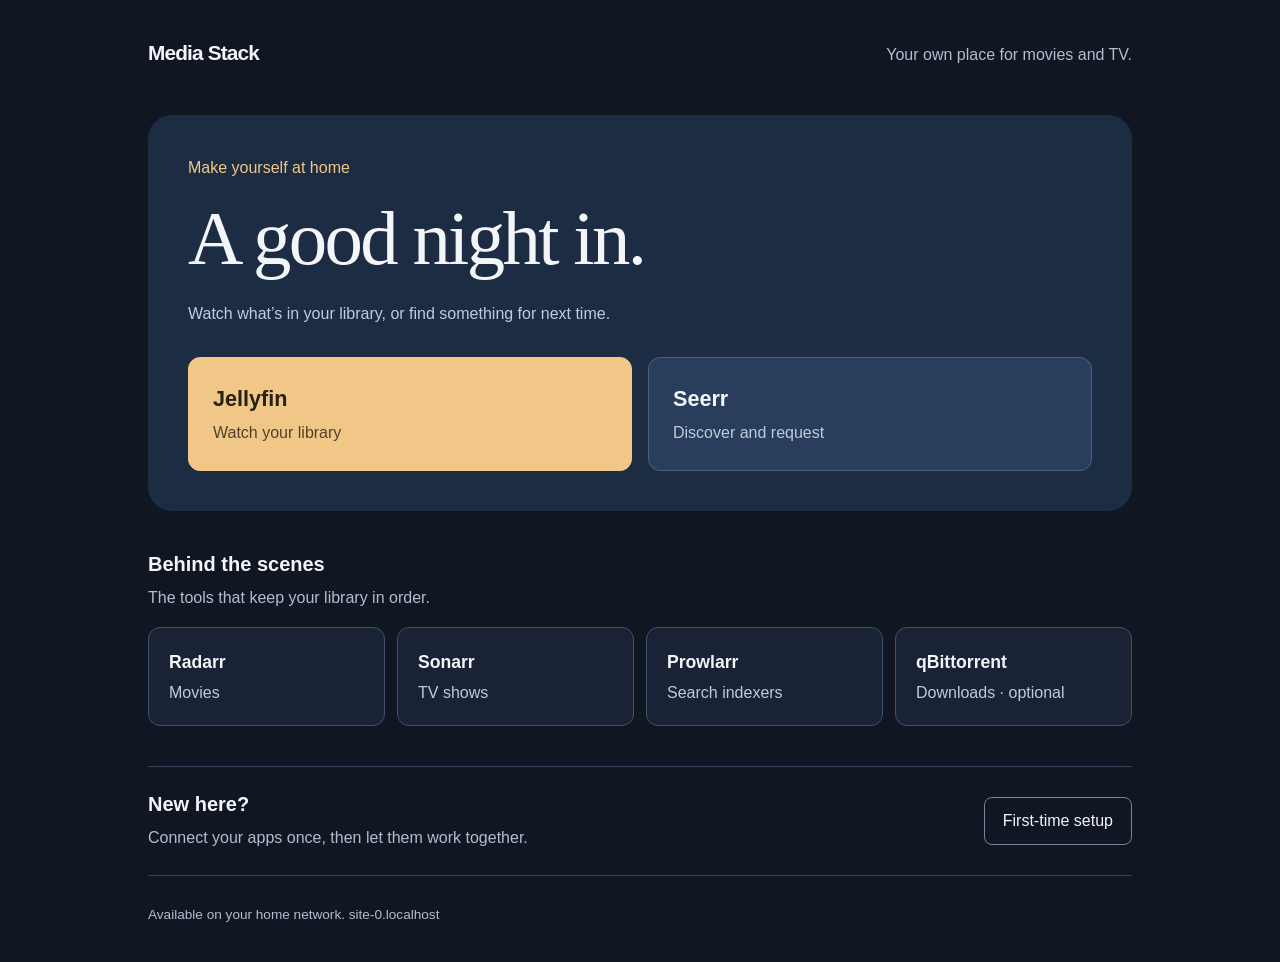
==== portal/index.html @ 06461aff "Add Media Stack Compose starter with portal and setup - Add Jellyfin, Seerr, ARR apps and optional V" ====
<!doctype html>
<html lang="en">
<head>
<meta charset="utf-8">
<meta name="viewport" content="width=device-width, initial-scale=1">
<meta name="color-scheme" content="dark">
<title>Media Stack</title>
<link rel="stylesheet" href="style.css">
<script src="links.js" defer></script>
</head>
<body><main>
<header><a class="wordmark" href="index.html">Media Stack</a><p>Your own place for movies and TV.</p></header>
<section class="watch" aria-labelledby="watch-title">
<div><p class="kicker">Make yourself at home</p><h1 id="watch-title">A good night in.</h1><p>Watch what’s in your library, or find something for next time.</p></div>
<nav aria-label="Watch and discover">
<a class="service featured" href="http://localhost:8096" data-port="8096" target="_blank" rel="noopener"><strong>Jellyfin</strong><span>Watch your library</span></a>
<a class="service featured" href="http://localhost:5055" data-port="5055" target="_blank" rel="noopener"><strong>Seerr</strong><span>Discover and request</span></a>
</nav>
</section>
<section aria-labelledby="manage-title"><h2 id="manage-title">Behind the scenes</h2><p class="muted">The tools that keep your library in order.</p>
<nav class="tools" aria-label="Manage your library">
<a class="service" href="http://localhost:7878" data-port="7878" target="_blank" rel="noopener"><strong>Radarr</strong><span>Movies</span></a>
<a class="service" href="http://localhost:8989" data-port="8989" target="_blank" rel="noopener"><strong>Sonarr</strong><span>TV shows</span></a>
<a class="service" href="http://localhost:9696" data-port="9696" target="_blank" rel="noopener"><strong>Prowlarr</strong><span>Search indexers</span></a>
<a class="service" href="http://localhost:8080" data-port="8080" target="_blank" rel="noopener"><strong>qBittorrent</strong><span>Downloads · optional</span></a>
</nav></section>
<aside><div><h2>New here?</h2><p>Connect your apps once, then let them work together.</p></div><a class="button" href="guide.html">First-time setup</a></aside>
<footer>Available on your home network. <span id="server"></span></footer>
<noscript><p>JavaScript is off. Service links use localhost; replace it with your server’s address if you’re on another device.</p></noscript>
</main></body></html>
---- portal/style.css ----
:root{font-family:"Avenir Next",Avenir,"Segoe UI",sans-serif;color:#f3f5f9;background:#101722;color-scheme:dark;line-height:1.6;--muted:#b0bed0;--accent:#f1c787}
*{box-sizing:border-box}body{margin:0}main{max-width:1040px;margin:auto;padding:36px 28px}header{margin-bottom:46px;display:flex;justify-content:space-between;gap:18px;align-items:baseline}.wordmark{font-weight:750;font-size:1.3rem;color:inherit;text-decoration:none;letter-spacing:-.04em}header p,.muted,footer{color:var(--muted)}header p{margin:0}h1,h2,h3,p{margin-top:0}h1{font-family:Charter,"Bitstream Charter",Georgia,serif;font-size:clamp(2.8rem,7vw,4.8rem);line-height:1.1;font-weight:500;letter-spacing:-.035em;margin-bottom:20px}h2{font-size:1.25rem;line-height:1.3;margin-bottom:8px}h3{font-size:1.1rem;margin-bottom:10px}.kicker{color:var(--accent);margin-bottom:16px}.watch{padding:40px;border-radius:24px;background:#1c2c43;margin-bottom:40px}.watch>div>p:last-child{color:#c0ccdd;max-width:48ch;margin-bottom:30px}.watch nav{display:grid;grid-template-columns:1fr 1fr;gap:16px}.service{display:flex;flex-direction:column;gap:4px;padding:20px;color:inherit;text-decoration:none;border:1px solid #40526b;border-radius:12px;background:#192335}.service strong{font-size:1.1rem}.service span{color:#bfcbdc}.featured{background:#283e5c;border-color:#4a6280;padding:24px}.featured:first-child{background:#f1c787;color:#292014;border-color:#f1c787}.featured:first-child span{color:#51402b}.featured strong{font-size:1.35rem}.tools{display:grid;grid-template-columns:repeat(4,1fr);gap:12px}.service:hover{border-color:var(--accent)}a:focus-visible{outline:3px solid var(--accent);outline-offset:5px}aside{display:flex;align-items:center;justify-content:space-between;gap:24px;margin-top:40px;padding:24px 0;border-top:1px solid #35445a;border-bottom:1px solid #35445a}aside p{margin:0;color:var(--muted)}.button{display:inline-block;flex-shrink:0;padding:10px 18px;border:1px solid #75859c;border-radius:8px;color:inherit;text-decoration:none}footer{margin-top:28px;font-size:.85rem}a{color:#f1c787}code{font-family:ui-monospace,monospace;font-size:.9em;background:#26334a;padding:2px 5px;border-radius:4px;overflow-wrap:anywhere}.guide{max-width:800px}.guide header{margin-bottom:36px;display:flex;flex-wrap:wrap;gap:18px}.guide h1{font-size:clamp(2.3rem,6vw,3.7rem)}.guide article{margin:32px 0;padding-bottom:24px;border-bottom:1px solid #35445a}.guide article p,.guide li{max-width:70ch;color:#c5d0e1}.guide li{margin-bottom:8px}.guide table{width:100%;border-collapse:collapse;font-size:.95rem}.guide td,.guide th{padding:10px 8px;text-align:left;border-bottom:1px solid #35445a}.guide .intro{font-size:1.1rem;color:var(--muted)}@media(max-width:700px){header{display:block}header p{margin-top:8px}.tools{grid-template-columns:1fr 1fr}.watch{padding:28px}aside{align-items:flex-start;flex-direction:column}.guide table{display:block;overflow-x:auto}}@media(max-width:420px){main{padding:24px 18px}.watch nav{grid-template-columns:1fr}.service{padding:16px}.watch{padding:22px}}
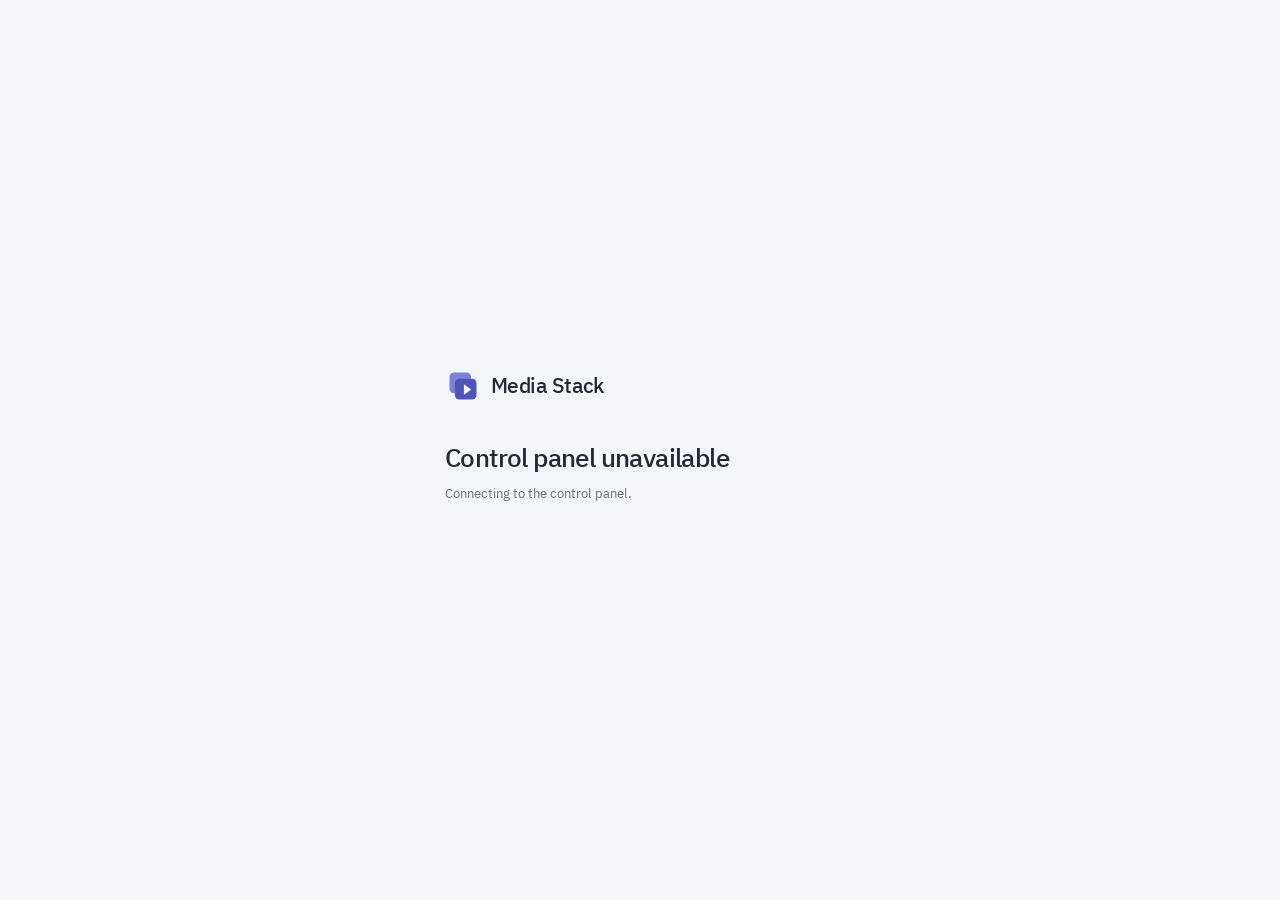
==== commit 07d7e7e6: "Add control panel with setup, storage, and health overview - Replace static Nginx portal with authen" ====
--- a/portal/index.html
+++ b/portal/index.html
@@ -1,30 +1,884 @@
 <!doctype html>
 <html lang="en">
-<head>
-<meta charset="utf-8">
-<meta name="viewport" content="width=device-width, initial-scale=1">
-<meta name="color-scheme" content="dark">
-<title>Media Stack</title>
-<link rel="stylesheet" href="style.css">
-<script src="links.js" defer></script>
-</head>
-<body><main>
-<header><a class="wordmark" href="index.html">Media Stack</a><p>Your own place for movies and TV.</p></header>
-<section class="watch" aria-labelledby="watch-title">
-<div><p class="kicker">Make yourself at home</p><h1 id="watch-title">A good night in.</h1><p>Watch what’s in your library, or find something for next time.</p></div>
-<nav aria-label="Watch and discover">
-<a class="service featured" href="http://localhost:8096" data-port="8096" target="_blank" rel="noopener"><strong>Jellyfin</strong><span>Watch your library</span></a>
-<a class="service featured" href="http://localhost:5055" data-port="5055" target="_blank" rel="noopener"><strong>Seerr</strong><span>Discover and request</span></a>
-</nav>
-</section>
-<section aria-labelledby="manage-title"><h2 id="manage-title">Behind the scenes</h2><p class="muted">The tools that keep your library in order.</p>
-<nav class="tools" aria-label="Manage your library">
-<a class="service" href="http://localhost:7878" data-port="7878" target="_blank" rel="noopener"><strong>Radarr</strong><span>Movies</span></a>
-<a class="service" href="http://localhost:8989" data-port="8989" target="_blank" rel="noopener"><strong>Sonarr</strong><span>TV shows</span></a>
-<a class="service" href="http://localhost:9696" data-port="9696" target="_blank" rel="noopener"><strong>Prowlarr</strong><span>Search indexers</span></a>
-<a class="service" href="http://localhost:8080" data-port="8080" target="_blank" rel="noopener"><strong>qBittorrent</strong><span>Downloads · optional</span></a>
-</nav></section>
-<aside><div><h2>New here?</h2><p>Connect your apps once, then let them work together.</p></div><a class="button" href="guide.html">First-time setup</a></aside>
-<footer>Available on your home network. <span id="server"></span></footer>
-<noscript><p>JavaScript is off. Service links use localhost; replace it with your server’s address if you’re on another device.</p></noscript>
-</main></body></html>
+  <head>
+    <meta charset="utf-8" />
+    <meta name="viewport" content="width=device-width, initial-scale=1" />
+    <meta name="color-scheme" content="light" />
+    <meta name="theme-color" content="#f5f6f9" />
+    <title>Media Stack</title>
+    <link rel="icon" href="favicon.svg" type="image/svg+xml" />
+    <link rel="stylesheet" href="style.css" />
+    <script type="module" src="app.js"></script>
+  </head>
+  <body>
+    <svg
+      class="icon-definitions"
+      xmlns="http://www.w3.org/2000/svg"
+      aria-hidden="true"
+    >
+      <defs>
+        <symbol id="i-overview" viewBox="0 0 24 24">
+          <rect x="3" y="3" width="7" height="7" rx="1.5" />
+          <rect x="14" y="3" width="7" height="7" rx="1.5" />
+          <rect x="3" y="14" width="7" height="7" rx="1.5" />
+          <rect x="14" y="14" width="7" height="7" rx="1.5" />
+        </symbol>
+        <symbol id="i-link" viewBox="0 0 24 24">
+          <path
+            d="m10 13 4-4m-6 6-1 1a4 4 0 0 1-6-6l4-4a4 4 0 0 1 6 0m2 2 1-1a4 4 0 0 1 6 6l-4 4a4 4 0 0 1-6 0"
+            transform="translate(1 1)"
+          />
+        </symbol>
+        <symbol id="i-folder" viewBox="0 0 24 24">
+          <path
+            d="M3 7V5a2 2 0 0 1 2-2h5l2 3h7a2 2 0 0 1 2 2v11a2 2 0 0 1-2 2H5a2 2 0 0 1-2-2V7z"
+          />
+        </symbol>
+        <symbol id="i-check" viewBox="0 0 24 24">
+          <path d="m5 12 4 4L19 6" />
+        </symbol>
+        <symbol id="i-setup" viewBox="0 0 24 24">
+          <path d="m4 6 2 2 3-4m3 2h8M4 14l2 2 3-4m3 2h8M4 21h16" />
+        </symbol>
+        <symbol id="i-external" viewBox="0 0 24 24">
+          <path
+            d="M14 3h7v7m0-7L10 14m8 0v5a2 2 0 0 1-2 2H5a2 2 0 0 1-2-2V8a2 2 0 0 1 2-2h5"
+          />
+        </symbol>
+        <symbol id="i-refresh" viewBox="0 0 24 24">
+          <path d="M20 8a8 8 0 1 0 0 8m0-14v6h-6" />
+        </symbol>
+        <symbol id="i-chevron" viewBox="0 0 24 24">
+          <path d="m9 5 7 7-7 7" />
+        </symbol>
+        <symbol id="i-settings" viewBox="0 0 24 24">
+          <path d="M4 6h16M4 12h16M4 18h16" />
+          <circle cx="8" cy="6" r="2" />
+          <circle cx="16" cy="12" r="2" />
+          <circle cx="10" cy="18" r="2" />
+        </symbol>
+        <symbol id="i-logout" viewBox="0 0 24 24">
+          <path d="M9 4H4v16h5m3-8h9m-4-4 4 4-4 4" />
+        </symbol>
+        <symbol id="i-close" viewBox="0 0 24 24">
+          <path d="m6 6 12 12M6 18 18 6" />
+        </symbol>
+        <symbol id="i-alert" viewBox="0 0 24 24">
+          <path d="m12 3 10 18H2L12 3zm0 6v5m0 3v1" />
+        </symbol>
+        <symbol id="i-copy" viewBox="0 0 24 24">
+          <rect x="8" y="8" width="12" height="13" rx="2" />
+          <path d="M16 8V3H3v13h5" />
+        </symbol>
+        <symbol id="i-server" viewBox="0 0 24 24">
+          <rect x="3" y="3" width="18" height="7" rx="2" />
+          <rect x="3" y="14" width="18" height="7" rx="2" />
+          <path d="M7 6h.01M7 17h.01m5-11h5m-5 11h5" />
+        </symbol>
+        <symbol id="i-download" viewBox="0 0 24 24">
+          <path d="M12 3v12m-5-5 5 5 5-5M4 16v5h16v-5" />
+        </symbol>
+      </defs>
+    </svg>
+    <a class="skip-link" href="#main">Skip to content</a>
+    <div id="auth-screen" class="auth-screen">
+      <section class="auth-panel" aria-labelledby="auth-title">
+        <a class="brand" href="/"
+          ><img src="favicon.svg" alt="" width="36" height="36" />Media Stack</a
+        >
+        <h1 id="auth-title">Opening your stack…</h1>
+        <p id="auth-description" class="subtle">
+          Connecting to the control panel.
+        </p>
+        <form id="auth-form" hidden>
+          <div id="setup-code-field" hidden>
+            <label for="setup-code">Setup code</label
+            ><input
+              id="setup-code"
+              name="code"
+              autocomplete="off"
+              spellcheck="false"
+            />
+            <p class="field-help">
+              On your server, run <code>cat config/portal/setup-code</code> from
+              the repo folder. The code is used once.
+            </p>
+          </div>
+          <label for="auth-password">Administrator password</label
+          ><input
+            id="auth-password"
+            name="password"
+            type="password"
+            required
+            autocomplete="current-password"
+            maxlength="128"
+          />
+          <p id="password-help" class="field-help" hidden>
+            Use at least 12 characters. This password is only for the control
+            panel.
+          </p>
+          <div id="confirm-password-field" hidden>
+            <label for="auth-confirm">Confirm password</label
+            ><input
+              id="auth-confirm"
+              type="password"
+              autocomplete="new-password"
+              maxlength="128"
+            />
+          </div>
+          <div id="auth-error" class="message error" role="alert" hidden></div>
+          <button id="auth-submit" class="button primary full" type="submit">
+            Sign in
+          </button>
+        </form>
+      </section>
+    </div>
+    <div id="shell" class="shell" hidden>
+      <aside class="sidebar">
+        <a class="brand" href="#overview"
+          ><img src="favicon.svg" alt="" width="32" height="32" />Media Stack</a
+        >
+        <nav aria-label="Main navigation" class="main-nav">
+          <a href="#overview" data-route="overview"
+            ><svg class="icon"><use href="#i-overview" /></svg>Overview</a
+          >
+          <a href="#connections" data-route="connections"
+            ><svg class="icon"><use href="#i-link" /></svg>Connections<span
+              id="connection-count"
+              class="nav-count"
+            ></span
+          ></a>
+          <a href="#storage" data-route="storage"
+            ><svg class="icon"><use href="#i-folder" /></svg>Storage</a
+          >
+          <a href="#setup" data-route="setup"
+            ><svg class="icon"><use href="#i-setup" /></svg>Setup</a
+          >
+        </nav>
+        <div class="sidebar-bottom">
+          <a href="guide.html" class="quiet-link" target="_blank" rel="noopener"
+            >Manual setup guide<svg class="icon small">
+              <use href="#i-external" /></svg
+          ></a>
+          <a href="#settings" data-route="settings" class="quiet-link"
+            ><svg class="icon"><use href="#i-settings" /></svg>Panel settings</a
+          >
+          <div class="server-label">
+            <svg class="icon"><use href="#i-server" /></svg>
+            <div>
+              <strong id="server-name">Your server</strong
+              ><span>Administrator</span>
+            </div>
+          </div>
+        </div>
+      </aside>
+      <div class="workspace">
+        <header class="topbar">
+          <span id="page-name">Overview</span>
+          <div>
+            <span id="last-checked" class="subtle">Waiting for status</span
+            ><button
+              class="icon-button"
+              id="refresh"
+              title="Refresh status"
+              aria-label="Refresh status"
+            >
+              <svg class="icon"><use href="#i-refresh" /></svg></button
+            ><a
+              href="#settings"
+              class="icon-button"
+              aria-label="Panel settings"
+              title="Panel settings"
+              ><svg class="icon"><use href="#i-settings" /></svg
+            ></a>
+          </div>
+        </header>
+        <main id="main" tabindex="-1">
+          <div
+            id="global-error"
+            class="message error"
+            role="alert"
+            hidden
+          ></div>
+          <section
+            id="view-overview"
+            class="view"
+            aria-labelledby="overview-title"
+          >
+            <div class="page-heading">
+              <div>
+                <h1 id="overview-title">Overview</h1>
+                <p>
+                  What’s running, what’s in your library, and what needs
+                  attention.
+                </p>
+              </div>
+              <a class="button" href="#setup"
+                >Set up your stack<svg class="icon small">
+                  <use href="#i-chevron" /></svg
+              ></a>
+            </div>
+            <div id="onboarding" class="setup-notice" hidden></div>
+            <section
+              class="stat-strip"
+              aria-label="Live library statistics"
+              id="library-stats"
+            ></section>
+            <div class="overview-columns">
+              <div class="primary-column">
+                <section class="panel">
+                  <div class="panel-heading">
+                    <div>
+                      <h2>Your apps</h2>
+                      <p>Open an app or manage its connection.</p>
+                    </div>
+                    <span id="online-count" class="subtle"></span>
+                  </div>
+                  <div id="service-list" class="service-list"></div>
+                </section>
+                <section class="panel">
+                  <div class="panel-heading">
+                    <div>
+                      <h2>Downloads</h2>
+                      <p id="download-summary">Activity from qBittorrent.</p>
+                    </div>
+                    <svg class="icon"><use href="#i-download" /></svg>
+                  </div>
+                  <div id="download-list"></div>
+                </section>
+                <section id="health-panel" class="panel" hidden>
+                  <div class="panel-heading"><h2>Needs attention</h2></div>
+                  <div id="health-list"></div>
+                </section>
+              </div>
+              <div class="secondary-column">
+                <section class="panel storage-summary">
+                  <div class="panel-heading">
+                    <h2>Storage</h2>
+                    <a href="#storage" class="text-link">Manage</a>
+                  </div>
+                  <div id="storage-summary"></div>
+                </section>
+                <section class="panel">
+                  <div class="panel-heading">
+                    <div>
+                      <h2>Panel activity</h2>
+                      <p>Changes made through Media Stack.</p>
+                    </div>
+                  </div>
+                  <div id="activity-list" class="activity-list"></div>
+                </section>
+              </div>
+            </div>
+            <p class="page-footnote">
+              Stats come from connected apps. Status refreshes every 30 seconds
+              while this page is open.
+            </p>
+          </section>
+          <section
+            id="view-connections"
+            class="view"
+            aria-labelledby="connections-title"
+            hidden
+          >
+            <div class="page-heading">
+              <div>
+                <h1 id="connections-title">Connections</h1>
+                <p>
+                  Give the panel access to your apps. Keys stay on your server.
+                </p>
+              </div>
+            </div>
+            <div class="discovery-bar">
+              <div>
+                <strong>Using this repo’s Docker stack?</strong>
+                <p>
+                  Connect Radarr, Sonarr, Prowlarr, and Seerr using their local
+                  API keys.
+                </p>
+              </div>
+              <button id="discover" class="button">Connect local apps</button>
+            </div>
+            <div
+              id="discovery-results"
+              class="message"
+              role="status"
+              hidden
+            ></div>
+            <div class="connection-layout">
+              <div
+                id="connection-list"
+                class="connection-list"
+                aria-label="Choose an app"
+              ></div>
+              <section
+                class="panel connection-editor"
+                aria-labelledby="connection-title"
+              >
+                <div class="panel-heading">
+                  <div class="app-heading">
+                    <span id="connection-mark" class="app-mark"></span>
+                    <div>
+                      <h2 id="connection-title">Choose an app</h2>
+                      <p id="connection-description"></p>
+                    </div>
+                  </div>
+                  <a
+                    id="connection-open"
+                    class="text-link"
+                    href="#"
+                    target="_blank"
+                    rel="noopener"
+                    >Open app<svg class="icon small">
+                      <use href="#i-external" /></svg
+                  ></a>
+                </div>
+                <form id="connection-form" class="form-body">
+                  <label for="service-url">Internal address</label
+                  ><input
+                    id="service-url"
+                    name="url"
+                    type="url"
+                    required
+                    spellcheck="false"
+                    autocomplete="off"
+                  />
+                  <p class="field-help">
+                    The address other containers use to reach this app. In this
+                    stack, use its service name, not localhost.
+                  </p>
+                  <div id="key-fields">
+                    <label for="key-source">API key</label
+                    ><select id="key-source" name="key_source">
+                      <option value="manual">Enter an API key</option>
+                      <option value="local">
+                        Use the installed app’s local key
+                      </option>
+                    </select>
+                    <div id="manual-key-field">
+                      <label class="sr-only" for="api-key">API key value</label
+                      ><input
+                        id="api-key"
+                        name="api_key"
+                        type="password"
+                        autocomplete="off"
+                        spellcheck="false"
+                      />
+                      <p class="field-help" id="key-help"></p>
+                    </div>
+                    <p id="local-key-help" class="field-help" hidden>
+                      Read from the app’s configuration when needed. The panel
+                      never sends this key to your browser.
+                    </p>
+                  </div>
+                  <div id="qbit-fields" hidden>
+                    <label for="qbit-username">qBittorrent username</label
+                    ><input
+                      id="qbit-username"
+                      name="username"
+                      autocomplete="off"
+                    /><label for="qbit-password">qBittorrent password</label
+                    ><input
+                      id="qbit-password"
+                      name="password"
+                      type="password"
+                      autocomplete="off"
+                    />
+                    <p class="field-help">
+                      Use your permanent Web UI password. The initial temporary
+                      password appears in the qBittorrent container logs.
+                    </p>
+                  </div>
+                  <details class="advanced">
+                    <summary>Browser address (optional)</summary>
+                    <label for="public-url"
+                      >Address to open from your devices</label
+                    ><input
+                      id="public-url"
+                      name="public_url"
+                      type="url"
+                      spellcheck="false"
+                      placeholder="Leave empty to use this server and the app’s port"
+                    />
+                    <p class="field-help">
+                      Set this if you use a different port, hostname, or reverse
+                      proxy. It does not change the internal connection.
+                    </p>
+                  </details>
+                  <div
+                    id="connection-result"
+                    class="message"
+                    role="status"
+                    hidden
+                  ></div>
+                  <div class="form-actions">
+                    <button
+                      class="button primary"
+                      id="save-connection"
+                      type="submit"
+                    >
+                      Save connection</button
+                    ><button class="button" id="test-connection" type="button">
+                      Test connection</button
+                    ><button
+                      class="button danger-text push-right"
+                      id="disconnect"
+                      type="button"
+                      hidden
+                    >
+                      Disconnect
+                    </button>
+                  </div>
+                </form>
+              </section>
+            </div>
+            <div class="help-block">
+              <h2>Connecting the apps to each other</h2>
+              <p>
+                These connections let the panel read status and manage settings.
+                Once they’re saved, go to <a href="#setup">Setup</a> to link
+                download clients, indexers, and requests.
+              </p>
+            </div>
+          </section>
+          <section
+            id="view-storage"
+            class="view"
+            aria-labelledby="storage-title"
+            hidden
+          >
+            <div class="page-heading">
+              <div>
+                <h1 id="storage-title">Storage</h1>
+                <p>One shared location, with the same paths in every app.</p>
+              </div>
+            </div>
+            <section class="panel">
+              <div class="panel-heading">
+                <div>
+                  <h2>Your data folder</h2>
+                  <p>
+                    The folder mounted into the stack. Change the host mount in
+                    .env if you need another disk.
+                  </p>
+                </div>
+              </div>
+              <div class="mount-map">
+                <div>
+                  <span>On your server</span
+                  ><code id="host-data-path">Defined by DATA_DIR in .env</code>
+                </div>
+                <svg class="icon"><use href="#i-chevron" /></svg>
+                <div><span>Inside the apps</span><code>/data</code></div>
+              </div>
+              <div id="disk-detail" class="disk-detail"></div>
+            </section>
+            <div class="storage-columns">
+              <section class="panel">
+                <div class="panel-heading">
+                  <div>
+                    <h2>Library locations</h2>
+                    <p>Choose where finished media belongs.</p>
+                  </div>
+                </div>
+                <form id="locations-form" class="form-body">
+                  <label for="movies-path">Movies</label>
+                  <div class="input-action">
+                    <input
+                      id="movies-path"
+                      name="movies"
+                      required
+                      spellcheck="false"
+                    /><button
+                      type="button"
+                      class="button browse-folder"
+                      data-input="movies-path"
+                    >
+                      Browse
+                    </button>
+                  </div>
+                  <div id="movies-path-status" class="field-help"></div>
+                  <label for="tv-path">TV shows</label>
+                  <div class="input-action">
+                    <input
+                      id="tv-path"
+                      name="tv"
+                      required
+                      spellcheck="false"
+                    /><button
+                      type="button"
+                      class="button browse-folder"
+                      data-input="tv-path"
+                    >
+                      Browse
+                    </button>
+                  </div>
+                  <div id="tv-path-status" class="field-help"></div>
+                  <p class="field-help location-note">
+                    Saving records your preferred locations. Then review setup
+                    to create missing folders and add them to the apps. Existing
+                    media stays where it is.
+                  </p>
+                  <div
+                    id="locations-result"
+                    class="message"
+                    role="status"
+                    hidden
+                  ></div>
+                  <div class="form-actions">
+                    <button class="button primary" type="submit">
+                      Save locations</button
+                    ><a class="button" href="#setup">Review folder setup</a>
+                  </div>
+                </form>
+              </section>
+              <section class="panel">
+                <div class="panel-heading">
+                  <div>
+                    <h2>Import check</h2>
+                    <p>
+                      Find permission and filesystem issues before your first
+                      download.
+                    </p>
+                  </div>
+                </div>
+                <div class="form-body">
+                  <p>
+                    Checks write access and hardlinks from
+                    <code>/data/torrents/incomplete</code> to both library
+                    folders using temporary files, then removes them.
+                  </p>
+                  <button id="check-storage" class="button">
+                    Check folders
+                  </button>
+                  <div
+                    id="storage-check-result"
+                    role="status"
+                    class="check-results"
+                  ></div>
+                  <p class="field-help">
+                    Hardlinks let imports finish without copying the whole file.
+                    They need one filesystem and write access.
+                  </p>
+                </div>
+              </section>
+            </div>
+            <section class="help-block">
+              <h2>Where downloads go</h2>
+              <div class="path-reference">
+                <span>Movies</span><code>/data/torrents/movies</code
+                ><span>TV shows</span><code>/data/torrents/tv</code
+                ><span>Incomplete</span><code>/data/torrents/incomplete</code>
+              </div>
+              <p>
+                Radarr and Sonarr see the same paths as qBittorrent, so this
+                stack does not need remote path mappings. Keep downloads and
+                libraries on the same filesystem to use hardlinks.
+              </p>
+            </section>
+          </section>
+          <section
+            id="view-setup"
+            class="view"
+            aria-labelledby="setup-title"
+            hidden
+          >
+            <div class="page-heading">
+              <div>
+                <h1 id="setup-title">Setup</h1>
+                <p>
+                  Review the settings, then let Media Stack make the
+                  connections.
+                </p>
+              </div>
+            </div>
+            <ol class="setup-sequence">
+              <li>
+                <a href="#connections"><span>1</span>Connect your apps</a>
+              </li>
+              <li>
+                <a href="#storage"><span>2</span>Choose locations</a>
+              </li>
+              <li aria-current="step"><span>3</span>Link everything</li>
+            </ol>
+            <div class="message info">
+              <strong
+                >Finish the initial Jellyfin and Seerr sign-in first.</strong
+              >
+              <p>
+                Use their own setup screens to create your accounts and connect
+                Seerr to Jellyfin. Seerr needs at least one enabled Jellyfin
+                library. If you skipped creating libraries, add them below, then
+                finish Seerr’s sign-in. The panel handles the ARR connections
+                below.
+              </p>
+              <div class="inline-actions">
+                <a
+                  id="setup-jellyfin"
+                  class="text-link"
+                  href="#"
+                  target="_blank"
+                  rel="noopener"
+                  >Open Jellyfin<svg class="icon small">
+                    <use href="#i-external" /></svg></a
+                ><a
+                  id="setup-seerr"
+                  class="text-link"
+                  href="#"
+                  target="_blank"
+                  rel="noopener"
+                  >Open Seerr<svg class="icon small">
+                    <use href="#i-external" /></svg
+                ></a>
+              </div>
+            </div>
+            <form id="setup-form" class="panel">
+              <div class="panel-heading">
+                <div>
+                  <h2>Choose what to configure</h2>
+                  <p>
+                    Existing connections and libraries are kept. Nothing is
+                    downloaded by these steps.
+                  </p>
+                </div>
+              </div>
+              <label class="task-choice"
+                ><input type="checkbox" name="folders" checked /><span
+                  ><strong>Library and download folders</strong
+                  ><small
+                    >Create missing folders and add movie/TV roots to Radarr and
+                    Sonarr.</small
+                  ></span
+                ></label
+              >
+              <label class="task-choice"
+                ><input type="checkbox" name="libraries" /><span
+                  ><strong>Jellyfin libraries</strong
+                  ><small
+                    >Add a Movies and TV Shows library if the chosen paths
+                    aren’t already included.</small
+                  ></span
+                ></label
+              >
+              <label class="task-choice"
+                ><input type="checkbox" name="indexers" checked /><span
+                  ><strong>Indexer sync</strong
+                  ><small
+                    >Link Prowlarr to Radarr and Sonarr. You choose indexers in
+                    Prowlarr.</small
+                  ></span
+                ></label
+              >
+              <label class="task-choice"
+                ><input type="checkbox" name="downloads" /><span
+                  ><strong>Download clients</strong
+                  ><small
+                    >Create movies/TV download categories and connect Radarr and
+                    Sonarr to qBittorrent.</small
+                  ></span
+                ></label
+              >
+              <label class="task-choice"
+                ><input type="checkbox" name="requests" /><span
+                  ><strong>Requests from Seerr</strong
+                  ><small
+                    >Connect Seerr to Radarr and Sonarr using your chosen
+                    quality profiles.</small
+                  ></span
+                ></label
+              >
+              <div id="profile-fields" class="profile-fields" hidden>
+                <div>
+                  <label for="radarr-profile">Movie quality profile</label
+                  ><select id="radarr-profile">
+                    <option value="">Choose a profile</option>
+                  </select>
+                </div>
+                <div>
+                  <label for="sonarr-profile">TV quality profile</label
+                  ><select id="sonarr-profile">
+                    <option value="">Choose a profile</option>
+                  </select>
+                </div>
+                <p id="profile-help" class="field-help">
+                  Profiles come from Radarr and Sonarr. Choose what fits your
+                  devices and storage.
+                </p>
+              </div>
+              <div class="form-actions padded">
+                <button id="review-setup" class="button primary" type="submit">
+                  Review changes</button
+                ><span class="field-help"
+                  >Nothing changes until you apply the review.</span
+                >
+              </div>
+            </form>
+            <section
+              id="setup-review"
+              class="panel review-panel"
+              hidden
+              aria-labelledby="review-title"
+            >
+              <div class="panel-heading">
+                <div>
+                  <h2 id="review-title">Review changes</h2>
+                  <p id="review-description"></p>
+                </div>
+              </div>
+              <div id="review-steps" class="review-steps"></div>
+              <div class="form-actions padded">
+                <button id="apply-setup" class="button primary">
+                  Apply changes</button
+                ><span id="review-warning" class="field-help"></span>
+              </div>
+            </section>
+            <div id="setup-result" class="message" role="status" hidden></div>
+            <div class="help-block">
+              <h2>After linking</h2>
+              <p>
+                Add your indexers in Prowlarr and choose your library quality
+                settings. Try one request for media you have permission to
+                download, then check that it imports and appears in Jellyfin.
+                VPN credentials and container mounts are configured on the host;
+                this panel does not change them.
+              </p>
+            </div>
+          </section>
+          <section
+            id="view-settings"
+            class="view"
+            aria-labelledby="settings-title"
+            hidden
+          >
+            <div class="page-heading">
+              <div>
+                <h1 id="settings-title">Panel settings</h1>
+                <p>Administrator access for this control panel.</p>
+              </div>
+              <button id="logout" class="button">
+                <svg class="icon small"><use href="#i-logout" /></svg>Sign out
+              </button>
+            </div>
+            <section class="panel settings-panel">
+              <div class="panel-heading"><h2>Change password</h2></div>
+              <form id="password-form" class="form-body">
+                <label for="current-password">Current password</label
+                ><input
+                  id="current-password"
+                  type="password"
+                  autocomplete="current-password"
+                  required
+                  maxlength="128"
+                /><label for="new-password">New password</label
+                ><input
+                  id="new-password"
+                  type="password"
+                  autocomplete="new-password"
+                  minlength="12"
+                  maxlength="128"
+                  required
+                />
+                <p class="field-help">
+                  At least 12 characters. Changing it signs out other panel
+                  sessions.
+                </p>
+                <label for="new-password-confirm">Confirm new password</label
+                ><input
+                  id="new-password-confirm"
+                  type="password"
+                  autocomplete="new-password"
+                  required
+                  maxlength="128"
+                />
+                <div
+                  id="password-result"
+                  class="message"
+                  role="status"
+                  hidden
+                ></div>
+                <button class="button primary" type="submit">
+                  Update password
+                </button>
+              </form>
+            </section>
+            <section class="help-block">
+              <h2>About this panel</h2>
+              <p>
+                Service status, library totals, and download activity are read
+                from your connected apps. Saved keys and panel settings live in
+                <code>config/portal</code> on the server. Keep that folder
+                private and include it in your backups.
+              </p>
+              <p>
+                The control panel does not have access to Docker’s socket.
+                Container restarts, VPN credentials, and disk mounts are managed
+                on the host.
+              </p>
+              <p>
+                <a href="guide.html" target="_blank" rel="noopener"
+                  >Open the manual setup guide</a
+                >
+              </p>
+            </section>
+          </section>
+        </main>
+      </div>
+    </div>
+    <dialog id="folder-dialog" aria-labelledby="folder-dialog-title">
+      <div class="dialog-heading">
+        <h2 id="folder-dialog-title">Choose a folder</h2>
+        <button
+          type="button"
+          class="icon-button close-dialog"
+          aria-label="Close folder browser"
+        >
+          <svg class="icon"><use href="#i-close" /></svg>
+        </button>
+      </div>
+      <p class="subtle">Browse folders inside the shared data mount.</p>
+      <div class="browser-location">
+        <button id="folder-up" class="button small-button">Up</button
+        ><code id="browser-path">/data</code>
+      </div>
+      <div id="folder-list" class="folder-list"></div>
+      <div id="browser-error" class="message error" role="alert" hidden></div>
+      <div class="form-actions">
+        <button class="button primary" id="choose-folder">
+          Use this folder</button
+        ><button class="button close-dialog">Cancel</button>
+      </div>
+      <p class="field-help">
+        To use a folder that doesn’t exist yet, enter its path directly in the
+        location field.
+      </p>
+    </dialog>
+    <dialog id="disconnect-dialog" aria-labelledby="disconnect-title">
+      <div class="dialog-heading">
+        <h2 id="disconnect-title">Disconnect this app?</h2>
+        <button
+          type="button"
+          class="icon-button close-dialog"
+          aria-label="Close confirmation"
+        >
+          <svg class="icon"><use href="#i-close" /></svg>
+        </button>
+      </div>
+      <p>
+        The panel will stop reading this app and forget its saved credentials.
+        Its library, settings, and connections to other apps stay in place.
+      </p>
+      <div class="form-actions">
+        <button id="confirm-disconnect" class="button danger">
+          Disconnect from panel</button
+        ><button class="button close-dialog">Keep connection</button>
+      </div>
+    </dialog>
+    <div id="toast" role="status" class="toast" hidden></div>
+    <noscript
+      ><p class="noscript">
+        Enable JavaScript to use the control panel. The
+        <a href="guide.html">manual setup guide</a> is available without it.
+      </p></noscript
+    >
+  </body>
+</html>
--- a/portal/style.css
+++ b/portal/style.css
@@ -1,2 +1,1757 @@
-:root{font-family:"Avenir Next",Avenir,"Segoe UI",sans-serif;color:#f3f5f9;background:#101722;color-scheme:dark;line-height:1.6;--muted:#b0bed0;--accent:#f1c787}
-*{box-sizing:border-box}body{margin:0}main{max-width:1040px;margin:auto;padding:36px 28px}header{margin-bottom:46px;display:flex;justify-content:space-between;gap:18px;align-items:baseline}.wordmark{font-weight:750;font-size:1.3rem;color:inherit;text-decoration:none;letter-spacing:-.04em}header p,.muted,footer{color:var(--muted)}header p{margin:0}h1,h2,h3,p{margin-top:0}h1{font-family:Charter,"Bitstream Charter",Georgia,serif;font-size:clamp(2.8rem,7vw,4.8rem);line-height:1.1;font-weight:500;letter-spacing:-.035em;margin-bottom:20px}h2{font-size:1.25rem;line-height:1.3;margin-bottom:8px}h3{font-size:1.1rem;margin-bottom:10px}.kicker{color:var(--accent);margin-bottom:16px}.watch{padding:40px;border-radius:24px;background:#1c2c43;margin-bottom:40px}.watch>div>p:last-child{color:#c0ccdd;max-width:48ch;margin-bottom:30px}.watch nav{display:grid;grid-template-columns:1fr 1fr;gap:16px}.service{display:flex;flex-direction:column;gap:4px;padding:20px;color:inherit;text-decoration:none;border:1px solid #40526b;border-radius:12px;background:#192335}.service strong{font-size:1.1rem}.service span{color:#bfcbdc}.featured{background:#283e5c;border-color:#4a6280;padding:24px}.featured:first-child{background:#f1c787;color:#292014;border-color:#f1c787}.featured:first-child span{color:#51402b}.featured strong{font-size:1.35rem}.tools{display:grid;grid-template-columns:repeat(4,1fr);gap:12px}.service:hover{border-color:var(--accent)}a:focus-visible{outline:3px solid var(--accent);outline-offset:5px}aside{display:flex;align-items:center;justify-content:space-between;gap:24px;margin-top:40px;padding:24px 0;border-top:1px solid #35445a;border-bottom:1px solid #35445a}aside p{margin:0;color:var(--muted)}.button{display:inline-block;flex-shrink:0;padding:10px 18px;border:1px solid #75859c;border-radius:8px;color:inherit;text-decoration:none}footer{margin-top:28px;font-size:.85rem}a{color:#f1c787}code{font-family:ui-monospace,monospace;font-size:.9em;background:#26334a;padding:2px 5px;border-radius:4px;overflow-wrap:anywhere}.guide{max-width:800px}.guide header{margin-bottom:36px;display:flex;flex-wrap:wrap;gap:18px}.guide h1{font-size:clamp(2.3rem,6vw,3.7rem)}.guide article{margin:32px 0;padding-bottom:24px;border-bottom:1px solid #35445a}.guide article p,.guide li{max-width:70ch;color:#c5d0e1}.guide li{margin-bottom:8px}.guide table{width:100%;border-collapse:collapse;font-size:.95rem}.guide td,.guide th{padding:10px 8px;text-align:left;border-bottom:1px solid #35445a}.guide .intro{font-size:1.1rem;color:var(--muted)}@media(max-width:700px){header{display:block}header p{margin-top:8px}.tools{grid-template-columns:1fr 1fr}.watch{padding:28px}aside{align-items:flex-start;flex-direction:column}.guide table{display:block;overflow-x:auto}}@media(max-width:420px){main{padding:24px 18px}.watch nav{grid-template-columns:1fr}.service{padding:16px}.watch{padding:22px}}
+@font-face {
+  font-family: Plex;
+  src: url("fonts/plex-regular.woff2") format("woff2");
+  font-weight: 400;
+  font-display: swap;
+}
+@font-face {
+  font-family: Plex;
+  src: url("fonts/plex-medium.woff2") format("woff2");
+  font-weight: 500 800;
+  font-display: swap;
+}
+:root {
+  --ink: #242938;
+  --muted: #656e80;
+  --line: #e3e6ed;
+  --background: #f7f8fb;
+  --paper: #fff;
+  --accent: #4d55bb;
+  --accent-soft: #eceefa;
+  --green: #286b54;
+  --green-soft: #edf7f1;
+  --amber: #8a5c20;
+  --amber-soft: #fcf5e8;
+  --red: #a73541;
+  --red-soft: #fff0f1;
+  font-family: Plex, "Segoe UI", sans-serif;
+  font-size: 14px;
+  color: var(--ink);
+  background: var(--background);
+  font-synthesis: none;
+  line-height: 1.5;
+  color-scheme: light;
+}
+* {
+  box-sizing: border-box;
+}
+body {
+  margin: 0;
+}
+button,
+input,
+select {
+  font: inherit;
+}
+button,
+a,
+input,
+summary,
+select {
+  -webkit-tap-highlight-color: transparent;
+}
+button {
+  cursor: pointer;
+}
+button:disabled {
+  cursor: wait;
+  opacity: 0.55;
+}
+a {
+  color: var(--accent);
+  text-underline-offset: 3px;
+}
+h1,
+h2,
+h3,
+p {
+  margin: 0;
+}
+h1 {
+  font-size: 28px;
+  font-weight: 500;
+  letter-spacing: -0.6px;
+  line-height: 1.2;
+}
+h2 {
+  font-size: 16px;
+  line-height: 1.4;
+  font-weight: 500;
+  letter-spacing: -0.1px;
+}
+h3 {
+  font-size: 14px;
+  font-weight: 500;
+}
+p {
+  max-width: 76ch;
+}
+strong {
+  font-weight: 500;
+}
+small {
+  font-size: 12px;
+}
+code {
+  font-family: ui-monospace, "Cascadia Code", monospace;
+  font-size: 12px;
+  overflow-wrap: anywhere;
+}
+input:not([type="checkbox"]),
+select {
+  width: 100%;
+  min-width: 0;
+  min-height: 42px;
+  border: 1px solid #cbd0dc;
+  border-radius: 6px;
+  background: white;
+  color: var(--ink);
+  padding: 9px 11px;
+  box-shadow: 0 1px 2px #18243b04;
+}
+input::placeholder {
+  color: #778093;
+}
+input:disabled,
+select:disabled {
+  background: var(--background);
+}
+label:not(.task-choice) {
+  display: block;
+  font-size: 13px;
+  font-weight: 500;
+  margin: 19px 0 7px;
+}
+form > label:first-child {
+  margin-top: 0;
+}
+input[type="checkbox"] {
+  accent-color: var(--accent);
+  width: 17px;
+  height: 17px;
+  flex-shrink: 0;
+  margin: 3px 0 0;
+}
+input[aria-invalid="true"] {
+  border-color: var(--red);
+}
+button:focus-visible,
+a:focus-visible,
+summary:focus-visible {
+  outline: 3px solid #737ad9;
+  outline-offset: 3px;
+}
+input:focus,
+select:focus {
+  outline: 3px solid #4d55bb24;
+  border-color: var(--accent);
+}
+[hidden] {
+  display: none !important;
+}
+.sr-only {
+  position: absolute;
+  width: 1px;
+  height: 1px;
+  overflow: hidden;
+  clip-path: inset(50%);
+}
+.icon-definitions {
+  position: absolute;
+  width: 0;
+  height: 0;
+  overflow: hidden;
+}
+.icon {
+  width: 19px;
+  height: 19px;
+  flex-shrink: 0;
+  fill: none;
+  stroke: currentColor;
+  stroke-width: 1.65;
+  stroke-linecap: round;
+  stroke-linejoin: round;
+  vertical-align: middle;
+}
+.icon.small {
+  width: 15px;
+  height: 15px;
+}
+.subtle {
+  color: var(--muted);
+  font-size: 12px;
+}
+.skip-link {
+  position: fixed;
+  top: -60px;
+  left: 15px;
+  z-index: 100;
+  background: white;
+  padding: 12px;
+}
+.skip-link:focus {
+  top: 10px;
+}
+.button {
+  display: inline-flex;
+  align-items: center;
+  justify-content: center;
+  gap: 8px;
+  border: 1px solid #cfd4df;
+  border-radius: 6px;
+  padding: 9px 13px;
+  min-height: 38px;
+  background: white;
+  color: #374155;
+  text-decoration: none;
+  font-weight: 500;
+  font-size: 13px;
+  white-space: nowrap;
+  box-shadow: 0 1px 2px #18243b04;
+}
+.button:hover {
+  border-color: #a5aec2;
+  background: #fafbfe;
+}
+.button.primary {
+  background: var(--accent);
+  border-color: var(--accent);
+  color: #fff;
+}
+.button.primary:hover {
+  background: #424aa8;
+}
+.button.danger {
+  background: var(--red);
+  border-color: var(--red);
+  color: white;
+}
+.button.danger-text {
+  color: var(--red);
+  border-color: transparent;
+  box-shadow: none;
+}
+.button.full {
+  width: 100%;
+  margin-top: 22px;
+}
+.button.small-button {
+  padding: 5px 11px;
+  min-height: 32px;
+}
+.icon-button {
+  display: inline-flex;
+  align-items: center;
+  justify-content: center;
+  width: 34px;
+  height: 34px;
+  border: 0;
+  border-radius: 6px;
+  background: transparent;
+  color: var(--muted);
+}
+.icon-button:hover {
+  background: var(--accent-soft);
+  color: var(--accent);
+}
+.text-link {
+  display: inline-flex;
+  align-items: center;
+  gap: 7px;
+  font-size: 13px;
+  font-weight: 500;
+  text-decoration: none;
+}
+.text-link:hover {
+  text-decoration: underline;
+}
+.quiet-link {
+  display: flex;
+  align-items: center;
+  gap: 9px;
+  font-size: 13px;
+  text-decoration: none;
+  color: var(--muted);
+  padding: 9px 8px;
+  border-radius: 6px;
+}
+.quiet-link:hover {
+  background: var(--accent-soft);
+  color: var(--accent);
+}
+.brand {
+  display: flex;
+  align-items: center;
+  gap: 10px;
+  font-size: 18px;
+  font-weight: 500;
+  letter-spacing: -0.55px;
+  color: var(--ink);
+  text-decoration: none;
+  white-space: nowrap;
+}
+.shell {
+  display: flex;
+  min-height: 100dvh;
+}
+.sidebar {
+  position: fixed;
+  inset: 0 auto 0 0;
+  display: flex;
+  flex-direction: column;
+  width: 224px;
+  border-right: 1px solid var(--line);
+  padding: 29px 18px 16px;
+  background: #f3f4f8;
+  z-index: 20;
+}
+.sidebar > .brand {
+  padding: 0 6px;
+}
+.main-nav {
+  display: grid;
+  gap: 5px;
+  margin-top: 40px;
+}
+.main-nav > a {
+  display: flex;
+  align-items: center;
+  gap: 12px;
+  padding: 11px 13px;
+  border-radius: 6px;
+  color: #5c6577;
+  text-decoration: none;
+  font-size: 14px;
+}
+.main-nav > a:hover {
+  background: #e9ebf3;
+}
+.main-nav > a[aria-current="page"] {
+  color: var(--accent);
+  background: #e5e7f6;
+  font-weight: 500;
+}
+.nav-count {
+  margin-left: auto;
+  font-size: 11px;
+  padding: 0 6px;
+  border-radius: 4px;
+  background: #daddf3;
+  line-height: 20px;
+}
+.nav-count:empty {
+  display: none;
+}
+.sidebar-bottom {
+  margin-top: auto;
+  padding-top: 40px;
+}
+.server-label {
+  display: flex;
+  align-items: center;
+  gap: 10px;
+  border-top: 1px solid #dfe2eb;
+  margin-top: 16px;
+  padding: 20px 8px 0;
+  color: #6a7281;
+}
+.server-label > div {
+  min-width: 0;
+}
+.server-label strong {
+  display: block;
+  font-size: 12px;
+  color: #4f586b;
+  overflow: hidden;
+  text-overflow: ellipsis;
+  max-width: 145px;
+}
+.server-label span {
+  display: block;
+  font-size: 11px;
+  margin-top: 2px;
+}
+.workspace {
+  margin-left: 224px;
+  min-width: 0;
+  flex: 1;
+}
+.topbar {
+  height: 70px;
+  padding: 0 36px;
+  display: flex;
+  align-items: center;
+  justify-content: space-between;
+  gap: 14px;
+  border-bottom: 1px solid var(--line);
+  background: #ffffffb8;
+  font-size: 13px;
+}
+.topbar > div {
+  display: flex;
+  align-items: center;
+  gap: 12px;
+}
+main {
+  max-width: 1500px;
+  margin: auto;
+  padding: 32px 36px 38px;
+  outline: none;
+}
+.page-heading {
+  display: flex;
+  align-items: center;
+  justify-content: space-between;
+  gap: 20px;
+  margin-bottom: 27px;
+}
+.page-heading p {
+  color: var(--muted);
+  margin-top: 9px;
+  font-size: 13px;
+}
+.page-footnote {
+  font-size: 11px;
+  color: var(--muted);
+  margin-top: 24px;
+}
+.panel {
+  background: var(--paper);
+  border: 1px solid var(--line);
+  border-radius: 9px;
+  min-width: 0;
+}
+.panel-heading {
+  display: flex;
+  align-items: center;
+  justify-content: space-between;
+  gap: 16px;
+  padding: 20px 22px 16px;
+}
+.panel-heading p {
+  font-size: 12px;
+  color: var(--muted);
+  margin-top: 4px;
+}
+.setup-notice {
+  display: flex;
+  align-items: center;
+  justify-content: space-between;
+  gap: 24px;
+  border: 1px solid #d9ddf2;
+  border-radius: 8px;
+  background: #f0f1fb;
+  margin-bottom: 24px;
+  padding: 17px 20px;
+}
+.setup-notice p {
+  color: #616a85;
+  font-size: 12px;
+  margin-top: 3px;
+}
+.setup-notice h2 {
+  font-size: 14px;
+  color: #363d80;
+}
+.stat-strip {
+  display: grid;
+  grid-template-columns: repeat(4, 1fr);
+  gap: 0;
+  background: white;
+  border: 1px solid var(--line);
+  border-radius: 9px;
+  margin-bottom: 24px;
+  padding: 21px 0;
+}
+.stat {
+  padding: 0 24px;
+  border-right: 1px solid var(--line);
+  min-width: 0;
+}
+.stat:last-child {
+  border: 0;
+}
+.stat-label {
+  display: block;
+  font-size: 12px;
+  color: var(--muted);
+}
+.stat-value {
+  display: block;
+  font-size: 29px;
+  font-weight: 500;
+  line-height: 1.4;
+  letter-spacing: -0.6px;
+  font-variant-numeric: tabular-nums;
+}
+.stat-source {
+  display: block;
+  font-size: 11px;
+  color: var(--muted);
+  margin-top: 3px;
+}
+.overview-columns {
+  display: grid;
+  grid-template-columns: minmax(0, 1.9fr) minmax(255px, 1fr);
+  gap: 24px;
+}
+.primary-column,
+.secondary-column {
+  display: flex;
+  flex-direction: column;
+  gap: 24px;
+  min-width: 0;
+}
+.service-row {
+  display: flex;
+  align-items: center;
+  gap: 12px;
+  min-height: 75px;
+  padding: 14px 22px;
+  border-top: 1px solid #edf0f5;
+}
+.app-mark {
+  width: 36px;
+  height: 36px;
+  border-radius: 8px;
+  display: inline-flex;
+  align-items: center;
+  justify-content: center;
+  flex-shrink: 0;
+  font-size: 13px;
+  font-weight: 500;
+  letter-spacing: -0.6px;
+  background: #edf0f7;
+  color: #5e6b87;
+}
+.app-mark[data-app="jellyfin"] {
+  background: #efedfa;
+  color: #6d56b4;
+}
+.app-mark[data-app="seerr"] {
+  background: #e9eefb;
+  color: #5264b7;
+}
+.app-mark[data-app="radarr"] {
+  background: #fff3d9;
+  color: #966e1b;
+}
+.app-mark[data-app="sonarr"] {
+  background: #e6f3fb;
+  color: #387ca5;
+}
+.app-mark[data-app="prowlarr"] {
+  background: #f9ebe8;
+  color: #a66550;
+}
+.app-mark[data-app="qbittorrent"] {
+  background: #e9f0fb;
+  color: #4a75af;
+}
+.service-name {
+  min-width: 0;
+  flex: 1;
+}
+.service-name strong {
+  font-size: 13px;
+  display: block;
+}
+.service-name small {
+  display: block;
+  color: var(--muted);
+  font-size: 11px;
+  margin-top: 2px;
+}
+.service-status {
+  display: inline-flex;
+  align-items: center;
+  gap: 6px;
+  font-size: 11px;
+  color: #6c7382;
+  white-space: nowrap;
+}
+.service-status:before {
+  content: "";
+  width: 6px;
+  height: 6px;
+  border-radius: 50%;
+  background: #aeb6c6;
+  flex-shrink: 0;
+}
+.service-status[data-status="online"] {
+  color: var(--green);
+}
+.service-status[data-status="online"]:before {
+  background: #408c6d;
+}
+.service-status[data-status="unavailable"] {
+  color: var(--amber);
+}
+.service-status[data-status="unavailable"]:before {
+  background: #c2934f;
+}
+.service-row .row-action {
+  display: flex;
+  align-items: center;
+  gap: 8px;
+  margin-left: 8px;
+}
+.row-connect {
+  font-size: 12px;
+  border: 0;
+  background: transparent;
+  color: var(--accent);
+  padding: 6px;
+  cursor: pointer;
+}
+.empty-state {
+  padding: 23px 22px 27px;
+  color: var(--muted);
+  font-size: 12px;
+}
+.empty-state strong {
+  display: block;
+  color: #4c566c;
+  font-size: 13px;
+  margin-bottom: 6px;
+}
+.empty-state .text-link {
+  margin-top: 12px;
+}
+.storage-summary > div:last-child {
+  padding: 0 22px 22px;
+}
+.storage-value {
+  font-size: 24px;
+  font-weight: 500;
+  letter-spacing: -0.4px;
+  font-variant-numeric: tabular-nums;
+}
+.storage-value small {
+  font-size: 12px;
+  color: var(--muted);
+  font-weight: 400;
+  letter-spacing: 0;
+  margin-left: 5px;
+}
+.storage-caption {
+  font-size: 11px;
+  color: var(--muted);
+  margin-top: 3px;
+}
+.disk-meter {
+  width: 100%;
+  height: 8px;
+  margin: 16px 0 6px;
+  display: block;
+  border: 0;
+  border-radius: 4px;
+  background: #e9ecf4;
+  overflow: hidden;
+}
+.disk-meter::-webkit-meter-bar {
+  background: #e9ecf4;
+  border: 0;
+  border-radius: 4px;
+}
+.disk-meter::-webkit-meter-optimum-value {
+  background: #838ac6;
+  border-radius: 4px;
+}
+.disk-meter::-webkit-meter-suboptimum-value {
+  background: #bf9457;
+}
+.disk-meter::-webkit-meter-even-less-good-value {
+  background: #ba6267;
+}
+.disk-meter::-moz-meter-bar {
+  background: #838ac6;
+}
+.storage-locations {
+  display: grid;
+  gap: 14px;
+  border-top: 1px solid var(--line);
+  padding-top: 17px;
+  margin-top: 19px;
+}
+.storage-locations span {
+  display: block;
+  font-size: 11px;
+  color: var(--muted);
+  margin-bottom: 4px;
+}
+.storage-locations code {
+  font-size: 11px;
+  color: #49546b;
+}
+.activity-list {
+  padding: 0 22px 6px;
+}
+.activity-item {
+  display: flex;
+  align-items: flex-start;
+  gap: 10px;
+  padding: 13px 0;
+  border-top: 1px solid #edf0f5;
+}
+.activity-dot {
+  width: 6px;
+  height: 6px;
+  flex-shrink: 0;
+  background: #8e97b5;
+  border-radius: 50%;
+  margin-top: 6px;
+}
+.activity-dot.success {
+  background: #4d9379;
+}
+.activity-dot.warning {
+  background: #bf9457;
+}
+.activity-item p {
+  font-size: 12px;
+  line-height: 1.5;
+}
+.activity-item time {
+  font-size: 10px;
+  color: var(--muted);
+  display: block;
+  margin-top: 4px;
+}
+.transfer {
+  padding: 16px 22px;
+  border-top: 1px solid var(--line);
+}
+.transfer-head {
+  display: flex;
+  justify-content: space-between;
+  gap: 12px;
+  font-size: 12px;
+  margin-bottom: 9px;
+}
+.transfer-head strong {
+  overflow: hidden;
+  text-overflow: ellipsis;
+  white-space: nowrap;
+}
+.transfer-head span {
+  font-variant-numeric: tabular-nums;
+  white-space: nowrap;
+}
+.transfer progress {
+  width: 100%;
+  height: 5px;
+  display: block;
+  border: 0;
+  border-radius: 3px;
+  overflow: hidden;
+  background: #e9ecf4;
+}
+.transfer progress::-webkit-progress-bar {
+  background: #e9ecf4;
+}
+.transfer progress::-webkit-progress-value {
+  background: #7e87c2;
+}
+.transfer progress::-moz-progress-bar {
+  background: #7e87c2;
+}
+.transfer-foot {
+  display: flex;
+  justify-content: space-between;
+  gap: 12px;
+  margin-top: 7px;
+  font-size: 10px;
+  color: var(--muted);
+}
+.health-item {
+  padding: 15px 22px;
+  border-top: 1px solid var(--line);
+  display: flex;
+  align-items: flex-start;
+  gap: 12px;
+}
+.health-item > .icon {
+  color: var(--amber);
+  margin-top: 3px;
+}
+.health-item strong {
+  font-size: 12px;
+}
+.health-item p {
+  font-size: 12px;
+  color: var(--muted);
+  margin-top: 4px;
+}
+.discovery-bar {
+  display: flex;
+  align-items: center;
+  justify-content: space-between;
+  gap: 24px;
+  background: #f0f2f8;
+  border: 1px solid var(--line);
+  padding: 18px 22px;
+  border-radius: 8px;
+  margin-bottom: 22px;
+}
+.discovery-bar strong {
+  font-size: 13px;
+}
+.discovery-bar p {
+  font-size: 12px;
+  color: var(--muted);
+  margin-top: 3px;
+}
+.connection-layout {
+  display: grid;
+  grid-template-columns: 265px minmax(0, 1fr);
+  gap: 24px;
+  align-items: start;
+}
+.connection-list {
+  display: grid;
+  gap: 6px;
+}
+.connection-option {
+  display: flex;
+  align-items: center;
+  gap: 11px;
+  text-align: left;
+  background: transparent;
+  color: var(--ink);
+  border: 1px solid transparent;
+  border-radius: 7px;
+  padding: 13px 14px;
+  min-width: 0;
+}
+.connection-option[aria-pressed="true"] {
+  background: white;
+  border-color: #c8cde7;
+  box-shadow: 0 1px 3px #21264905;
+}
+.connection-option:hover {
+  background: #f0f2f9;
+}
+.connection-option > div {
+  flex: 1;
+  min-width: 0;
+}
+.connection-option strong {
+  display: block;
+  font-size: 13px;
+}
+.connection-option .service-status {
+  font-size: 10px;
+  margin-top: 4px;
+}
+.connection-option > .icon {
+  width: 15px;
+  height: 15px;
+  color: #9098aa;
+}
+.connection-editor .panel-heading {
+  padding: 22px;
+  border-bottom: 1px solid var(--line);
+}
+.app-heading {
+  display: flex;
+  align-items: center;
+  gap: 12px;
+}
+.form-body {
+  padding: 22px;
+}
+.form-body > p {
+  font-size: 13px;
+  color: var(--muted);
+  margin-bottom: 16px;
+}
+.field-help {
+  font-size: 12px;
+  color: var(--muted);
+  line-height: 1.6;
+  margin-top: 7px;
+}
+.field-help code {
+  font-size: 11px;
+  background: #f0f2f8;
+  border-radius: 3px;
+  padding: 1px 3px;
+}
+.form-actions {
+  display: flex;
+  align-items: center;
+  gap: 10px;
+  flex-wrap: wrap;
+  margin-top: 23px;
+}
+.form-actions .field-help {
+  margin: 0;
+}
+.push-right {
+  margin-left: auto;
+}
+.advanced {
+  margin-top: 22px;
+  padding: 15px 0 0;
+  border-top: 1px solid var(--line);
+}
+.advanced summary {
+  cursor: pointer;
+  color: #626b7d;
+  font-size: 12px;
+}
+.help-block {
+  margin-top: 29px;
+  padding: 0 2px;
+  max-width: 860px;
+}
+.help-block h2 {
+  font-size: 14px;
+}
+.help-block p {
+  font-size: 12px;
+  color: var(--muted);
+  line-height: 1.8;
+  margin-top: 9px;
+}
+.message {
+  padding: 14px 16px;
+  border-radius: 6px;
+  border: 1px solid var(--line);
+  background: #f3f5f9;
+  font-size: 12px;
+  line-height: 1.7;
+  margin: 17px 0;
+}
+.message.error {
+  background: var(--red-soft);
+  border-color: #efcbd0;
+  color: #8f303d;
+}
+.message.success {
+  background: var(--green-soft);
+  border-color: #c8e5d5;
+  color: #29654e;
+}
+.message.info {
+  background: #f0f2fb;
+  border-color: #d8ddef;
+  color: #505e88;
+}
+.message.warning {
+  background: var(--amber-soft);
+  border-color: #ead6af;
+  color: #805b26;
+}
+.message p {
+  margin-top: 4px;
+}
+.message ul {
+  padding-left: 17px;
+  margin: 8px 0 0;
+}
+.message li {
+  margin: 4px 0;
+}
+.inline-actions {
+  display: flex;
+  gap: 22px;
+  margin-top: 13px;
+  flex-wrap: wrap;
+}
+.mount-map {
+  display: flex;
+  align-items: center;
+  gap: 24px;
+  padding: 6px 22px 20px;
+}
+.mount-map > div {
+  flex: 1;
+  min-width: 0;
+  padding: 14px 16px;
+  border-radius: 6px;
+  background: #f5f6fa;
+  border: 1px solid #eaecf2;
+}
+.mount-map span {
+  font-size: 11px;
+  color: var(--muted);
+  display: block;
+  margin-bottom: 8px;
+}
+.mount-map code {
+  color: #46506b;
+}
+.mount-map > .icon {
+  color: #929bb0;
+}
+.disk-detail {
+  padding: 0 22px 21px;
+  font-size: 12px;
+  color: var(--muted);
+}
+.disk-detail .disk-meter {
+  margin-top: 3px;
+}
+.disk-detail p {
+  margin-top: 8px;
+}
+.storage-columns {
+  display: grid;
+  grid-template-columns: minmax(0, 1.5fr) minmax(260px, 1fr);
+  gap: 24px;
+  margin-top: 24px;
+  align-items: start;
+}
+.storage-columns .panel-heading {
+  border-bottom: 1px solid var(--line);
+}
+.input-action {
+  display: flex;
+  gap: 9px;
+}
+.input-action input {
+  font-family: ui-monospace, monospace;
+  font-size: 12px;
+}
+.location-note {
+  margin-top: 22px !important;
+}
+.path-reference {
+  display: grid;
+  grid-template-columns: 90px minmax(0, 1fr);
+  gap: 10px 22px;
+  margin-top: 15px;
+  font-size: 12px;
+  align-items: baseline;
+}
+.path-reference span {
+  color: var(--muted);
+}
+.path-reference code {
+  color: #4c5670;
+}
+.check-results {
+  display: grid;
+  gap: 10px;
+  margin-top: 20px;
+}
+.check-result {
+  padding: 12px;
+  border-radius: 5px;
+  background: #f3f5f9;
+  font-size: 12px;
+}
+.check-result[data-ok="true"] {
+  background: var(--green-soft);
+  color: var(--green);
+}
+.check-result[data-ok="false"] {
+  background: var(--amber-soft);
+  color: var(--amber);
+}
+.check-result strong {
+  display: block;
+  margin-bottom: 3px;
+}
+.check-result p {
+  margin-top: 5px;
+}
+.setup-sequence {
+  list-style: none;
+  display: flex;
+  gap: 0;
+  border-bottom: 1px solid var(--line);
+  padding: 0 0 21px;
+  margin: 0 0 24px;
+}
+.setup-sequence li {
+  display: flex;
+  gap: 8px;
+  align-items: center;
+  color: var(--muted);
+  font-size: 12px;
+  margin-right: 30px;
+}
+.setup-sequence a {
+  display: flex;
+  align-items: center;
+  gap: 8px;
+  color: inherit;
+  text-decoration: none;
+}
+.setup-sequence span {
+  display: inline-flex;
+  align-items: center;
+  justify-content: center;
+  width: 23px;
+  height: 23px;
+  border: 1px solid #cdd2df;
+  border-radius: 50%;
+  font-size: 11px;
+  background: white;
+}
+.setup-sequence [aria-current="step"] {
+  color: var(--accent);
+  font-weight: 500;
+}
+.setup-sequence [aria-current="step"] span {
+  border-color: var(--accent);
+  color: var(--accent);
+  background: var(--accent-soft);
+}
+.task-choice {
+  display: flex;
+  align-items: flex-start;
+  gap: 13px;
+  padding: 18px 22px;
+  border-top: 1px solid #edf0f5;
+  cursor: pointer;
+}
+.task-choice strong {
+  display: block;
+  font-size: 13px;
+}
+.task-choice small {
+  display: block;
+  color: var(--muted);
+  font-size: 12px;
+  margin-top: 3px;
+  font-weight: 400;
+}
+.task-choice:hover {
+  background: #fafbfe;
+}
+.profile-fields {
+  display: grid;
+  grid-template-columns: 1fr 1fr;
+  gap: 0 20px;
+  margin: 0 22px 20px;
+  padding: 0 0 7px;
+  border-top: 1px solid var(--line);
+}
+.profile-fields .field-help {
+  grid-column: 1/-1;
+}
+.padded {
+  padding: 0 22px 22px;
+}
+.review-panel {
+  margin-top: 24px;
+}
+.review-panel .panel-heading {
+  border-bottom: 1px solid var(--line);
+}
+.review-step {
+  display: flex;
+  align-items: flex-start;
+  justify-content: space-between;
+  gap: 15px;
+  padding: 15px 22px;
+  border-bottom: 1px solid #edf0f5;
+}
+.review-step strong {
+  font-size: 12px;
+}
+.review-step p {
+  font-size: 12px;
+  color: var(--muted);
+  margin-top: 4px;
+}
+.review-badge {
+  font-size: 10px;
+  border-radius: 4px;
+  padding: 2px 7px;
+  background: #f0f2f8;
+  color: #677184;
+  white-space: nowrap;
+}
+.review-badge[data-status="create"] {
+  background: var(--accent-soft);
+  color: var(--accent);
+}
+.review-badge[data-status="done"],
+.review-badge[data-status="kept"] {
+  background: var(--green-soft);
+  color: var(--green);
+}
+.review-badge[data-status="blocked"],
+.review-badge[data-status="skipped"] {
+  background: var(--amber-soft);
+  color: var(--amber);
+}
+.review-badge[data-status="failed"] {
+  background: var(--red-soft);
+  color: var(--red);
+}
+.settings-panel {
+  max-width: 600px;
+}
+.settings-panel .panel-heading {
+  border-bottom: 1px solid var(--line);
+}
+.settings-panel .button {
+  margin-top: 22px;
+}
+.auth-screen {
+  min-height: 100dvh;
+  display: grid;
+  place-items: center;
+  padding: 40px 22px;
+  background: #f5f6fa;
+}
+.auth-panel {
+  width: 100%;
+  max-width: 390px;
+}
+.auth-panel > .brand {
+  margin-bottom: 38px;
+  font-size: 21px;
+}
+.auth-panel h1 {
+  font-size: 26px;
+}
+.auth-panel > .subtle {
+  font-size: 13px;
+  line-height: 1.7;
+  margin-top: 10px;
+  margin-bottom: 27px;
+}
+.auth-panel label:not(.task-choice) {
+  margin-top: 20px;
+}
+.auth-panel input {
+  background: white;
+}
+.auth-foot {
+  font-size: 11px;
+  color: #858c9a;
+  margin-top: 31px;
+}
+.toast {
+  position: fixed;
+  bottom: 24px;
+  left: calc(50% + 112px);
+  transform: translateX(-50%);
+  border: 1px solid #d2d8e6;
+  border-radius: 7px;
+  padding: 12px 18px;
+  background: #fff;
+  box-shadow: 0 6px 28px #15213517;
+  font-size: 12px;
+  max-width: calc(100% - 32px);
+  z-index: 80;
+}
+.noscript {
+  padding: 24px;
+}
+dialog {
+  border: 1px solid #d5dbe7;
+  border-radius: 12px;
+  box-shadow: 0 20px 80px #17223c33;
+  padding: 24px;
+  max-width: 560px;
+  width: calc(100% - 32px);
+  max-height: calc(100dvh - 50px);
+  color: var(--ink);
+  background: white;
+}
+dialog::backdrop {
+  background: #1824385c;
+}
+dialog > p {
+  font-size: 13px;
+  color: var(--muted);
+  margin-top: 12px;
+}
+.dialog-heading {
+  display: flex;
+  align-items: center;
+  justify-content: space-between;
+  gap: 16px;
+}
+.dialog-heading h2 {
+  font-size: 18px;
+}
+.browser-location {
+  display: flex;
+  align-items: center;
+  gap: 12px;
+  background: #f4f5f9;
+  padding: 10px;
+  border-radius: 6px;
+  margin-top: 20px;
+}
+.folder-list {
+  margin-top: 10px;
+  max-height: 280px;
+  overflow-y: auto;
+  min-height: 90px;
+}
+.folder-option {
+  display: flex;
+  align-items: center;
+  gap: 10px;
+  border: 0;
+  border-bottom: 1px solid #edf0f5;
+  background: white;
+  color: #4e5870;
+  text-align: left;
+  width: 100%;
+  padding: 13px 8px;
+  font-size: 13px;
+}
+.folder-option > .icon:last-child {
+  margin-left: auto;
+}
+.folder-option:hover {
+  background: #f3f4fa;
+}
+.folder-list > .empty-state {
+  padding-left: 8px;
+}
+.loading-note {
+  padding: 20px;
+  color: var(--muted);
+  font-size: 12px;
+}
+@media (min-width: 1550px) {
+  main {
+    padding-top: 40px;
+  }
+  .topbar {
+    padding: 0 45px;
+  }
+  .overview-columns {
+    grid-template-columns: minmax(0, 2fr) minmax(290px, 1fr);
+  }
+}
+@media (max-width: 1150px) {
+  .sidebar {
+    width: 198px;
+    padding-left: 13px;
+    padding-right: 13px;
+  }
+  .workspace {
+    margin-left: 198px;
+  }
+  .topbar {
+    padding: 0 26px;
+  }
+  main {
+    padding: 27px 26px;
+  }
+  .overview-columns {
+    grid-template-columns: minmax(0, 1fr) 260px;
+    gap: 18px;
+  }
+  .primary-column,
+  .secondary-column {
+    gap: 18px;
+  }
+  .service-row {
+    padding: 13px 16px;
+    gap: 10px;
+  }
+  .service-row .row-action {
+    gap: 2px;
+    margin-left: 1px;
+  }
+  .panel-heading {
+    padding-left: 18px;
+    padding-right: 18px;
+  }
+  .service-row .service-name small {
+    font-size: 10px;
+  }
+  .connection-layout {
+    grid-template-columns: 220px minmax(0, 1fr);
+    gap: 18px;
+  }
+  .toast {
+    left: calc(50% + 99px);
+  }
+  .stat {
+    padding: 0 18px;
+  }
+  .storage-columns {
+    grid-template-columns: 1fr;
+  }
+  .storage-columns > .panel:last-child .form-body {
+    max-width: 750px;
+  }
+}
+@media (max-width: 970px) {
+  .overview-columns {
+    grid-template-columns: 1fr;
+  }
+  .secondary-column {
+    display: grid;
+    grid-template-columns: 1fr 1fr;
+    align-items: start;
+  }
+  .page-heading {
+    align-items: flex-start;
+  }
+  .page-heading > .button {
+    margin-top: 3px;
+  }
+  .service-row .service-name small {
+    font-size: 11px;
+  }
+  .connection-layout {
+    grid-template-columns: 1fr;
+  }
+  .connection-list {
+    display: grid;
+    grid-template-columns: repeat(3, 1fr);
+    gap: 8px;
+  }
+  .connection-option {
+    padding: 10px;
+    gap: 8px;
+    border-color: var(--line);
+  }
+  .connection-option > .icon {
+    display: none;
+  }
+  .connection-option .app-mark {
+    width: 29px;
+    height: 29px;
+    font-size: 11px;
+  }
+  .connection-option .service-status {
+    font-size: 9px;
+  }
+  .connection-option strong {
+    font-size: 12px;
+  }
+  .connection-option[aria-pressed="true"] {
+    border-color: #858dce;
+    background: #f3f4fc;
+  }
+  .setup-sequence li {
+    margin-right: 20px;
+  }
+  .discovery-bar {
+    gap: 16px;
+  }
+  .stat-strip {
+    margin-bottom: 20px;
+  }
+}
+@media (max-width: 700px) {
+  .shell {
+    display: block;
+  }
+  .sidebar {
+    position: relative;
+    inset: auto;
+    width: auto;
+    height: auto;
+    padding: 18px 18px 0;
+    border-right: 0;
+    border-bottom: 1px solid var(--line);
+  }
+  .sidebar > .brand {
+    font-size: 17px;
+    padding: 0 1px;
+  }
+  .sidebar > .brand img {
+    width: 28px;
+    height: 28px;
+  }
+  .main-nav {
+    display: grid;
+    grid-template-columns: repeat(4, 1fr);
+    gap: 2px;
+    margin-top: 20px;
+  }
+  .main-nav > a {
+    justify-content: center;
+    gap: 7px;
+    padding: 11px 5px;
+    font-size: 12px;
+    border-radius: 5px 5px 0 0;
+  }
+  .main-nav > a > .icon {
+    width: 16px;
+    height: 16px;
+  }
+  .nav-count {
+    display: none;
+  }
+  .sidebar-bottom {
+    display: none;
+  }
+  .workspace {
+    margin-left: 0;
+  }
+  .topbar {
+    height: 49px;
+    padding: 0 20px;
+    font-size: 11px;
+    background: #fff;
+  }
+  .topbar #page-name {
+    display: none;
+  }
+  .topbar > div {
+    justify-content: space-between;
+    width: 100%;
+  }
+  .topbar > div:before {
+    content: "Your server";
+    font-size: 11px;
+    color: var(--muted);
+  }
+  main {
+    padding: 25px 18px 32px;
+  }
+  .page-heading {
+    display: block;
+    margin-bottom: 23px;
+  }
+  .page-heading > .button {
+    margin-top: 15px;
+  }
+  h1 {
+    font-size: 25px;
+  }
+  .page-heading p {
+    font-size: 12px;
+    line-height: 1.7;
+    max-width: 45ch;
+  }
+  .stat-strip {
+    grid-template-columns: 1fr 1fr;
+    padding: 0;
+  }
+  .stat {
+    padding: 17px 20px;
+  }
+  .stat:nth-child(2) {
+    border-right: 0;
+  }
+  .stat:nth-child(-n + 2) {
+    border-bottom: 1px solid var(--line);
+  }
+  .stat-value {
+    font-size: 26px;
+  }
+  .secondary-column {
+    grid-template-columns: 1fr;
+  }
+  .service-row {
+    padding: 15px 16px;
+  }
+  .service-row .service-status {
+    font-size: 10px;
+  }
+  .service-row .service-name small {
+    font-size: 10px;
+  }
+  .service-row .row-action {
+    gap: 1px;
+  }
+  .row-connect {
+    font-size: 11px;
+    padding: 5px;
+  }
+  .service-row .app-mark {
+    width: 32px;
+    height: 32px;
+    font-size: 12px;
+  }
+  .service-row .service-name strong {
+    font-size: 12px;
+  }
+  .setup-notice {
+    display: block;
+    padding: 16px 18px;
+  }
+  .setup-notice > .button {
+    margin-top: 13px;
+  }
+  .discovery-bar {
+    display: block;
+    padding: 17px 18px;
+  }
+  .discovery-bar > .button {
+    margin-top: 14px;
+  }
+  .connection-list {
+    grid-template-columns: repeat(2, 1fr);
+  }
+  .connection-option .service-status {
+    font-size: 10px;
+  }
+  .connection-editor .panel-heading {
+    padding: 19px 18px;
+  }
+  .form-body {
+    padding: 18px;
+  }
+  .connection-editor .app-heading {
+    gap: 9px;
+  }
+  .connection-editor .panel-heading > .text-link {
+    font-size: 11px;
+    gap: 4px;
+  }
+  .connection-editor .panel-heading > .text-link .icon {
+    width: 12px;
+  }
+  .form-actions {
+    gap: 8px;
+  }
+  .form-actions > .button {
+    font-size: 12px;
+    padding: 9px 11px;
+  }
+  .push-right {
+    margin-left: 0;
+  }
+  .mount-map {
+    display: grid;
+    grid-template-columns: 1fr;
+    gap: 8px;
+    padding: 2px 18px 18px;
+  }
+  .mount-map > .icon {
+    display: none;
+  }
+  .mount-map > div {
+    padding: 12px 14px;
+  }
+  .storage-columns {
+    gap: 20px;
+    margin-top: 20px;
+  }
+  .disk-detail {
+    padding-left: 18px;
+    padding-right: 18px;
+  }
+  .setup-sequence {
+    display: grid;
+    grid-template-columns: 1fr 1fr 1fr;
+    gap: 10px;
+    padding-bottom: 19px;
+  }
+  .setup-sequence li {
+    font-size: 10px;
+    margin: 0;
+    align-items: flex-start;
+    line-height: 1.5;
+    gap: 6px;
+  }
+  .setup-sequence a {
+    align-items: flex-start;
+    gap: 6px;
+  }
+  .setup-sequence span {
+    width: 18px;
+    height: 18px;
+    font-size: 10px;
+    flex-shrink: 0;
+  }
+  .task-choice {
+    padding: 16px 18px;
+  }
+  .task-choice small {
+    font-size: 11px;
+    line-height: 1.6;
+  }
+  .profile-fields {
+    grid-template-columns: 1fr;
+    margin-left: 18px;
+    margin-right: 18px;
+  }
+  .profile-fields .field-help {
+    grid-column: auto;
+  }
+  .padded {
+    padding-left: 18px;
+    padding-right: 18px;
+  }
+  .review-step {
+    padding: 14px 18px;
+  }
+  .toast {
+    left: 50%;
+    width: max-content;
+    max-width: calc(100% - 32px);
+  }
+  .help-block {
+    margin-top: 25px;
+  }
+  .help-block p {
+    font-size: 12px;
+  }
+  .auth-screen {
+    padding-top: 35px;
+  }
+  .auth-panel {
+    max-width: 360px;
+  }
+  .path-reference {
+    gap: 10px 12px;
+    grid-template-columns: 74px 1fr;
+  }
+  .path-reference code {
+    font-size: 11px;
+  }
+}
+@media (prefers-reduced-motion: no-preference) {
+  .button,
+  .main-nav > a {
+    transition:
+      background-color 0.12s,
+      border-color 0.12s;
+  }
+}
+@media (max-width: 700px) {
+  .service-row {
+    display: grid;
+    grid-template-columns: 32px minmax(0, 1fr) auto;
+    column-gap: 10px;
+    row-gap: 2px;
+  }
+  .service-row > .app-mark {
+    grid-row: 1 / 3;
+  }
+  .service-row .service-name {
+    grid-column: 2;
+    grid-row: 1;
+  }
+  .service-row .service-status {
+    grid-column: 2;
+    grid-row: 2;
+  }
+  .service-row .row-action {
+    grid-column: 3;
+    grid-row: 1 / 3;
+  }
+}
+@media (max-width: 370px) {
+  .main-nav > a > .icon {
+    display: none;
+  }
+  .main-nav > a {
+    font-size: 11px;
+    gap: 0;
+    padding: 11px 3px;
+  }
+  .main-nav {
+    gap: 0;
+  }
+}
+.review-step > div,
+.health-item > div {
+  min-width: 0;
+}
+.review-step p,
+.health-item p {
+  overflow-wrap: anywhere;
+}
